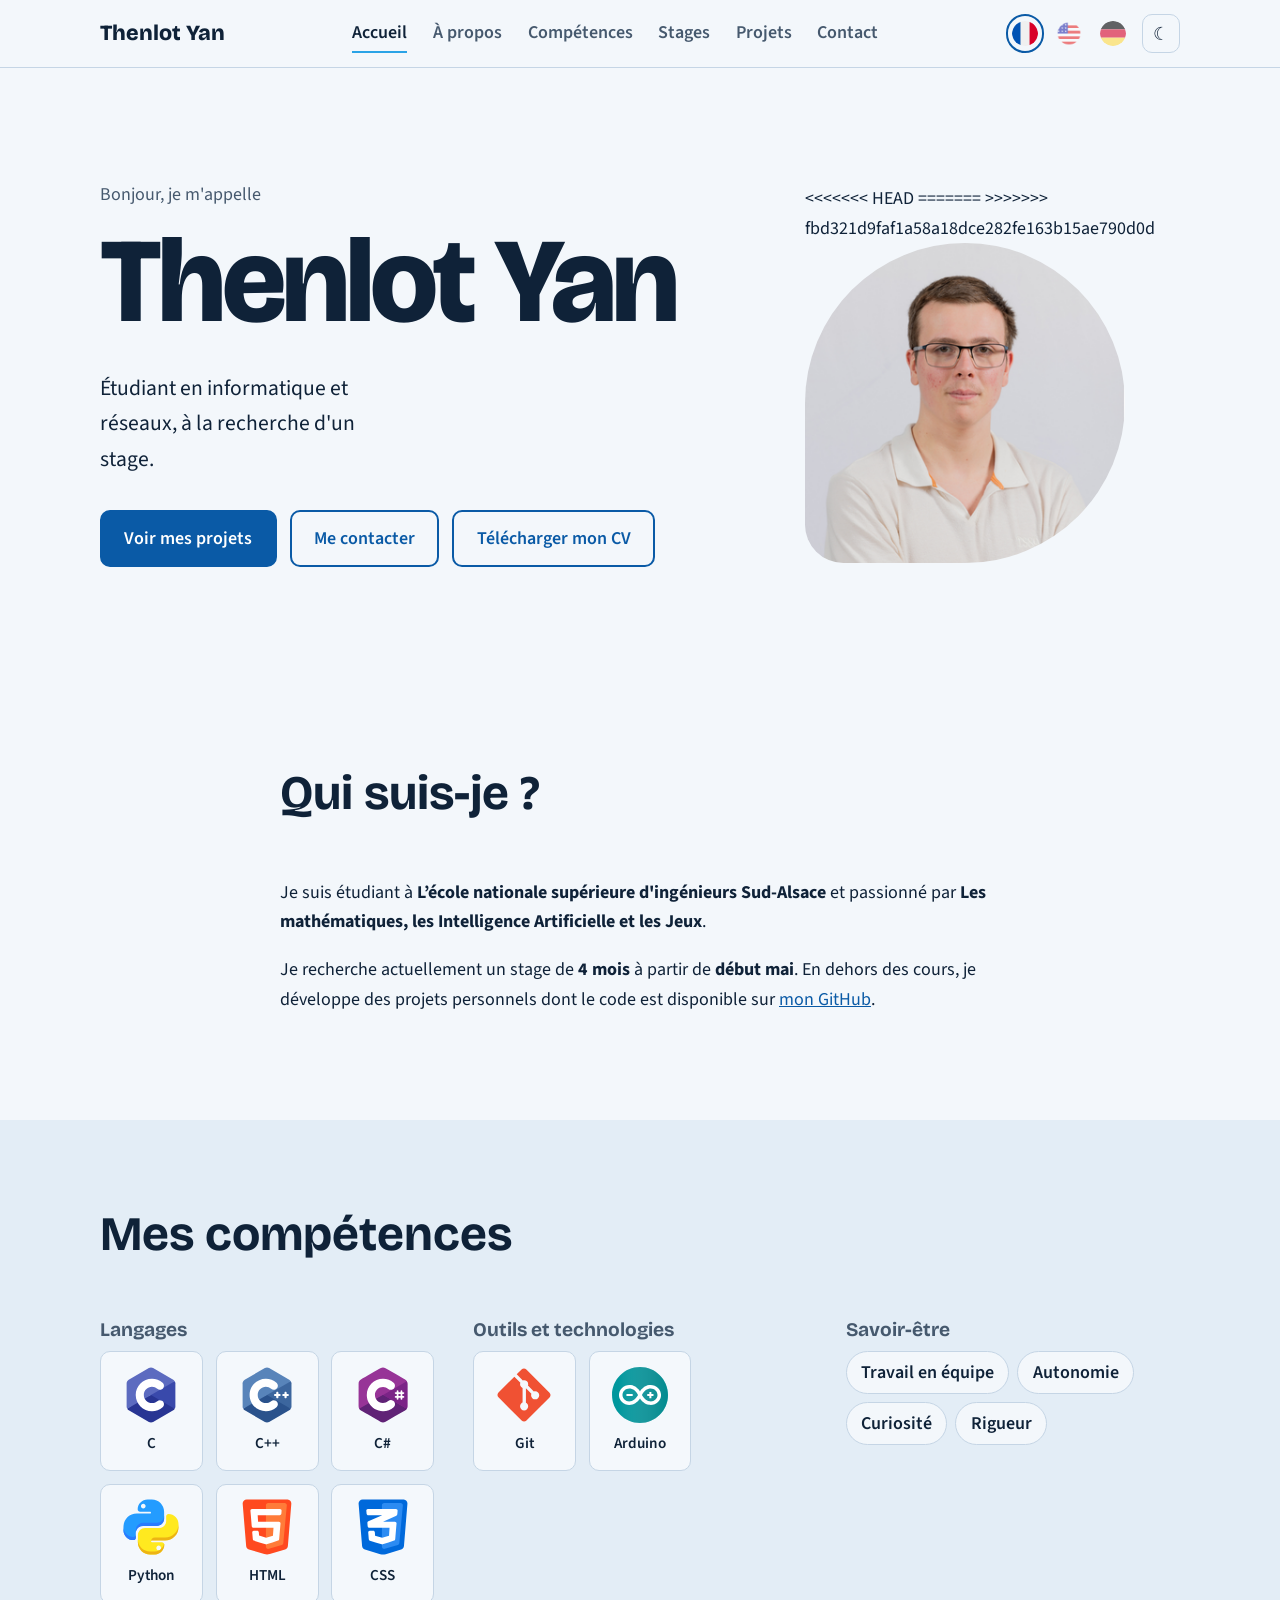
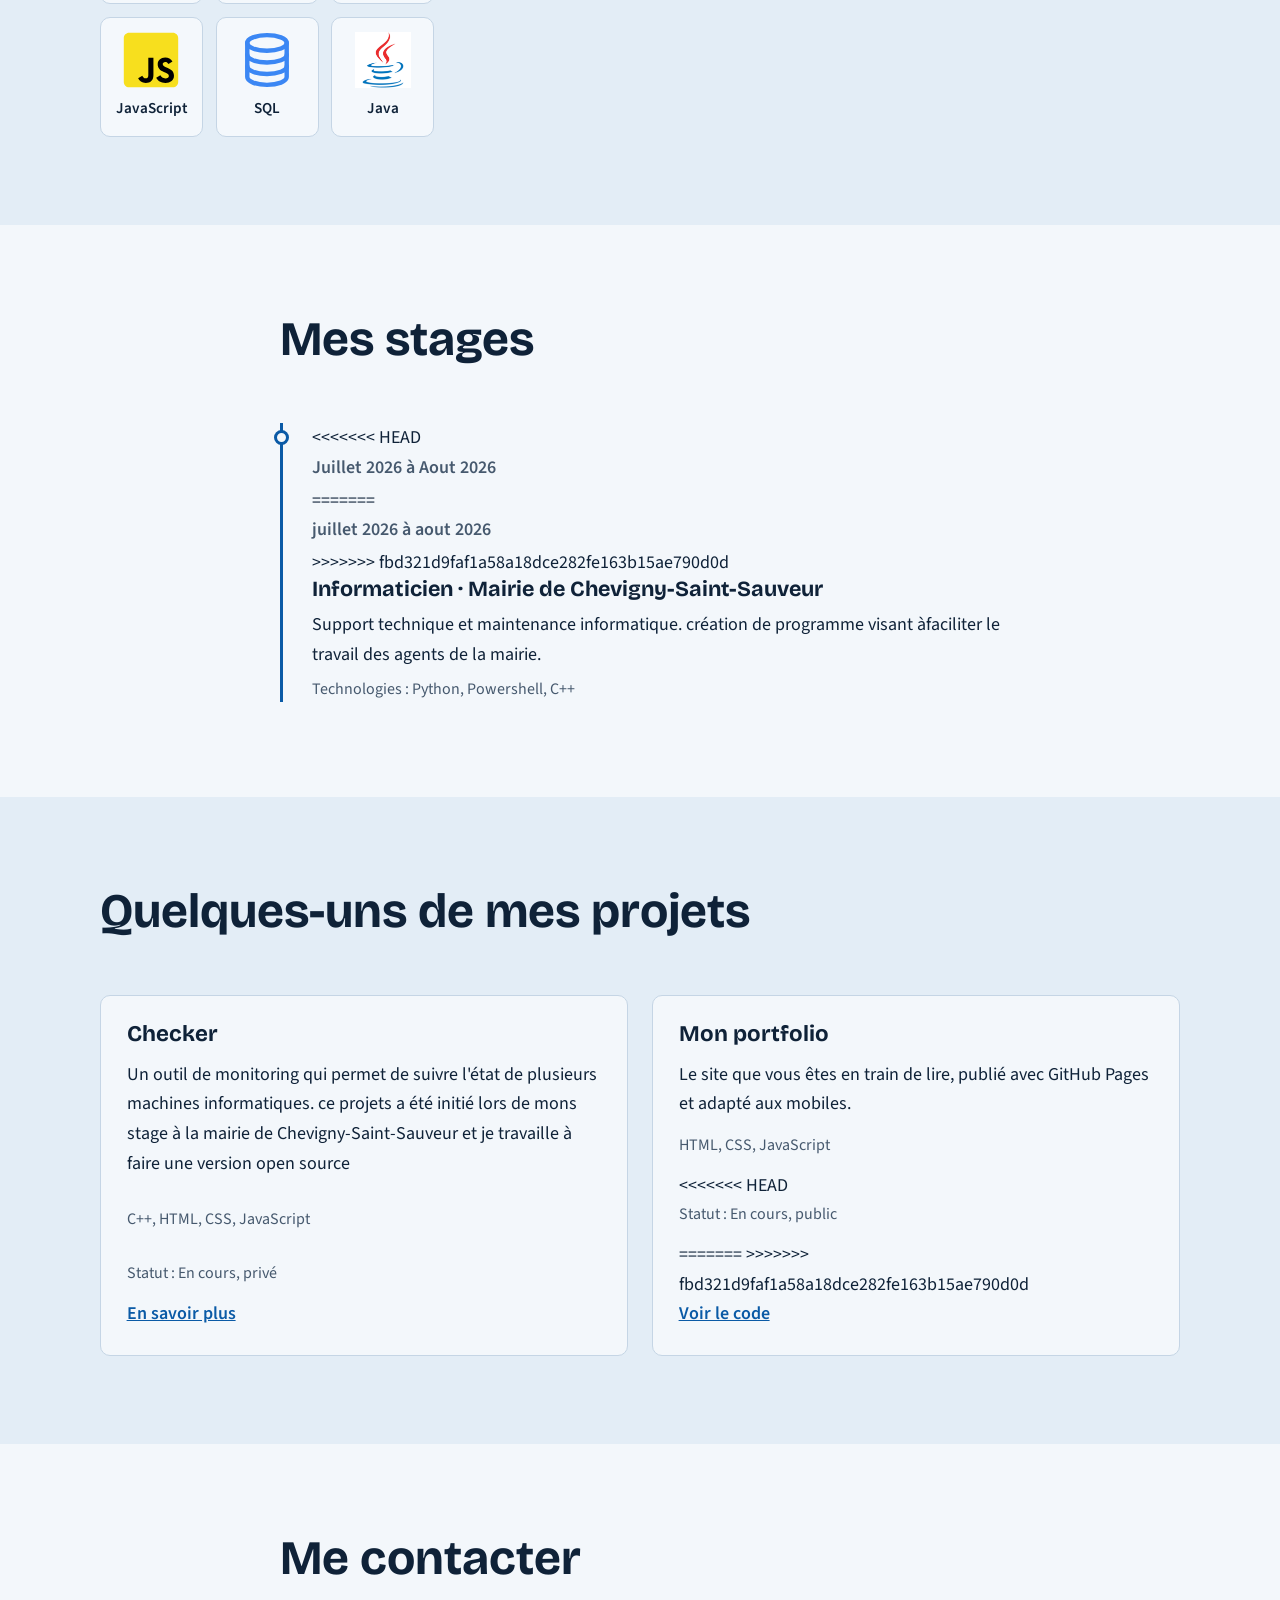
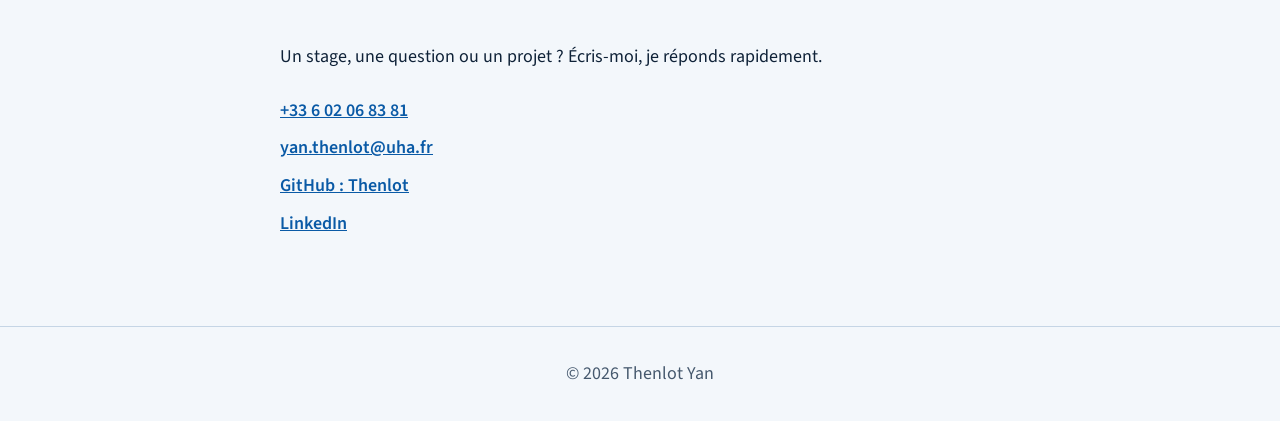
==== index.html @ e6af1329 "Modification de Checker html" ====
<!DOCTYPE html>
<html lang="fr">
<head>
  <meta charset="UTF-8">
  <meta name="viewport" content="width=device-width, initial-scale=1.0">
  <title>Portfolio | Thenlot</title>
  <meta name="description" content="Portfolio de Thenlot Yan : compétences, stages et projets informatiques.">
  <link rel="preconnect" href="https://fonts.googleapis.com">
  <link rel="preconnect" href="https://fonts.gstatic.com" crossorigin>
  <link href="https://fonts.googleapis.com/css2?family=Bricolage+Grotesque:wght@500;700;800&family=Source+Sans+3:wght@400;600&display=swap" rel="stylesheet">
  <script>
    (function () {
      var theme = 'light';
      try {
        theme = localStorage.getItem('theme') ||
          (window.matchMedia('(prefers-color-scheme: dark)').matches ? 'dark' : 'light');
      } catch (e) {}
      document.documentElement.setAttribute('data-theme', theme);
    })();
  </script>
  <link rel="stylesheet" href="css/style.css">
  <script src="javascript/script.js" defer></script>
</head>
<body>

  <header class="site-header">
    <a class="logo notranslate" translate="no" href="#accueil">Thenlot Yan</a>
    <nav id="menu" class="menu">
      <a href="#accueil">Accueil</a>
      <a href="#apropos">À propos</a>
      <a href="#competences">Compétences</a>
      <a href="#stages">Stages</a>
      <a href="#projets">Projets</a>
      <a href="#contact">Contact</a>
    </nav>

    <div class="tools notranslate" translate="no">
      <div class="lang" role="group" aria-label="Langue">
        <button type="button" data-lang="fr" aria-label="Français" title="Français"><img src="img/france.png" alt="" width="24" height="24"></button>
        <button type="button" data-lang="en" aria-label="English" title="English"><img src="img/etats-unis.png" alt="" width="24" height="24"></button>
        <button type="button" data-lang="de" aria-label="Deutsch" title="Deutsch"><img src="img/allemagne.svg" alt="" width="24" height="24"></button>
      </div>
      <button type="button" class="theme-toggle" id="theme-toggle" aria-label="Changer de thème" title="Mode clair / sombre"></button>
      <button class="menu-toggle" aria-label="Ouvrir le menu" aria-expanded="false" aria-controls="menu">Menu</button>
    </div>
  </header>

  <main>

    <!-- ACCUEIL -->
    <section id="accueil" class="hero">
      <div class="wrap hero-grid">
        <div>
          <p class="hero-hello">Bonjour, je m'appelle</p>
          <h1 class="notranslate" translate="no">Thenlot Yan</h1>
          <p class="hero-role">Étudiant en informatique et réseaux, à la recherche d'un stage.</p>
          <div class="hero-actions">
            <a class="btn" href="#projets">Voir mes projets</a>
            <a class="btn btn-ghost" href="#contact">Me contacter</a>
            <a class="btn btn-ghost" href="pdf/CV_Stage_Thenlot_Yan_Ingenieur_2027.pdf" download="CV-Thenlot.pdf">Télécharger mon CV</a>
          </div>
        </div>
        <div class="hero-photo">
<<<<<<< HEAD
=======
          <!-- Remplace par ta photo : place-la dans img/photo.jpg -->
>>>>>>> fbd321d9faf1a58a18dce282fe163b15ae790d0d
          <img src="img/Profile.png" alt="Portrait de Thenlot" onerror="this.replaceWith(Object.assign(document.createElement('div'),{className:'photo-fallback',textContent:'T'}))">
        </div>
      </div>
    </section>

    <!-- À PROPOS -->
    <section id="apropos" class="section">
      <div class="wrap narrow">
        <h2>Qui suis-je ?</h2>
        <p>Je suis étudiant à <strong>L’école nationale supérieure d'ingénieurs Sud-Alsace</strong> et passionné par <strong>Les mathématiques, les Intelligence Artificielle et les Jeux</strong>.</p>
        <p>Je recherche actuellement un stage de <strong>4 mois</strong> à partir de <strong>début mai</strong>. En dehors des cours, je développe des projets personnels dont le code est disponible sur <a href="https://github.com/Thenlot">mon GitHub</a>.</p>
      </div>
    </section>

    <!-- COMPÉTENCES -->
    <section id="competences" class="section section-alt">
      <div class="wrap">
        <h2>Mes compétences</h2>

        <div class="skills">
          <div class="skill-group">
            <h3>Langages</h3>
            <ul class="tiles">
            <li><img src="img/C.svg" alt="" width="56" height="56" loading="lazy"><span class="notranslate" translate="no">C</span></li>
            <li><img src="img/Cpp.svg" alt="" width="56" height="56" loading="lazy"><span class="notranslate" translate="no">C++</span></li>
            <li><img src="img/C_sharp.svg" alt="" width="56" height="56" loading="lazy"><span class="notranslate" translate="no">C#</span></li>
            <li><img src="img/Python.svg" alt="" width="56" height="56" loading="lazy"><span class="notranslate" translate="no">Python</span></li>
            <li><img src="img/Html.svg" alt="" width="56" height="56" loading="lazy"><span class="notranslate" translate="no">HTML</span></li>
            <li><img src="img/Css.svg" alt="" width="56" height="56" loading="lazy"><span class="notranslate" translate="no">CSS</span></li>
            <li><img src="img/JavaScript.svg" alt="" width="56" height="56" loading="lazy"><span class="notranslate" translate="no">JavaScript</span></li>
            <li><img src="img/Sql.svg" alt="" width="56" height="56" loading="lazy"><span class="notranslate" translate="no">SQL</span></li>
            <li><img src="img/java.png" alt="" width="56" height="56" loading="lazy"><span class="notranslate" translate="no">Java</span></li>
            </ul>
          </div>
          <div class="skill-group">
            <h3>Outils et technologies</h3>
            <ul class="tiles">
            <li><img src="img/Git.svg" alt="" width="56" height="56" loading="lazy"><span class="notranslate" translate="no">Git</span></li>
            <li><img src="img/Arduino.svg" alt="" width="56" height="56" loading="lazy"><span class="notranslate" translate="no">Arduino</span></li>
            </ul>
          </div>
          <div class="skill-group">
            <h3>Savoir-être</h3>
            <ul class="chips">
              <li>Travail en équipe</li><li>Autonomie</li><li>Curiosité</li><li>Rigueur</li>
            </ul>
          </div>
        </div>
      </div>
    </section>

    <!-- STAGES -->
    <section id="stages" class="section">
      <div class="wrap narrow">
        <h2>Mes stages</h2>

        <ol class="timeline">
          <li>
<<<<<<< HEAD
            <p class="when">Juillet 2026 à Aout 2026</p>
=======
            <p class="when">juillet 2026 à aout 2026</p>
>>>>>>> fbd321d9faf1a58a18dce282fe163b15ae790d0d
            <h3>Informaticien · Mairie de Chevigny-Saint-Sauveur</h3>
            <p>Support technique et maintenance informatique. création de programme visant àfaciliter le travail des agents de la mairie.</p>
            <p class="stack">Technologies : Python, Powershell, C++</p>
          </li>
        </ol>
      </div>
    </section>

    <!-- PROJETS -->
    <section id="projets" class="section section-alt">
      <div class="wrap">
        <h2>Quelques-uns de mes projets</h2>

        <div class="projects">
          <article class="project">
            <h3>Checker</h3>
            <p>Un outil de monitoring qui permet de suivre l'état de plusieurs machines informatiques. ce projets a été initié lors de mons stage à la mairie de Chevigny-Saint-Sauveur et je travaille à faire une version open source</p>
            <p class="stack">C++, HTML, CSS, JavaScript</p>
            <p class="stack">Statut : En cours, privé</p>
            <a href="checker.html">En savoir plus</a>
          </article>


          <article class="project">
            <h3>Mon portfolio</h3>
            <p>Le site que vous êtes en train de lire, publié avec GitHub Pages et adapté aux mobiles.</p>
            <p class="stack">HTML, CSS, JavaScript</p>
<<<<<<< HEAD
            <p class="stack">Statut : En cours, public</p>
=======
>>>>>>> fbd321d9faf1a58a18dce282fe163b15ae790d0d
            <a href="https://github.com/Thenlot/Thenlot.github.io">Voir le code</a>
          </article>
        </div>
      </div>
    </section>

    <!-- CONTACT -->
    <section id="contact" class="section">
      <div class="wrap narrow">
        <h2>Me contacter</h2>
        <p>Un stage, une question ou un projet ? Écris-moi, je réponds rapidement.</p>
        <ul class="contact-list">
          <li><a href="tel:+33602068381">+33 6 02 06 83 81</a></li>
          <li><a href="mailto:yan.thenlot@uha.fr">yan.thenlot@uha.fr</a></li>
          <li><a href="https://github.com/Thenlot">GitHub : Thenlot</a></li>
          <li><a href="https://www.linkedin.com/in/yan-thenlot-1900bb385/">LinkedIn</a></li>
        </ul>
      </div>
    </section>

  </main>

  <footer class="site-footer">
    <p>© 2026 Thenlot Yan</p>
  </footer>

  <div id="google_translate_element" class="gt-box"></div>

</body>
</html>
---- css/style.css ----
:root {
  /* Palette : à ajuster avec les couleurs officielles de l'ENSISA */
  --paper: #f3f7fb;
  --paper-alt: #e3edf6;
  --ink: #0f2238;
  --ink-soft: #46596e;
  --accent: #0a5aa6;        /* bleu principal */
  --accent-ink: #ffffff;
  --accent-2: #2aa3e6;      /* bleu clair */
  --mint: #d3e6f6;
  --line: #c5d5e5;
  --radius: 10px;
}

:root[data-theme="dark"] {
  --paper: #0c1a2b;
  --paper-alt: #112339;
  --ink: #e7eff7;
  --ink-soft: #a3b6c9;
  --accent: #4fb0ee;
  --accent-ink: #08172a;
  --accent-2: #8cc9f5;
  --mint: #1a3a5d;
  --line: #23415f;
  color-scheme: dark;
}

:root[data-theme="light"] { color-scheme: light; }

body { transition: background-color 0.25s, color 0.25s; }

*, *::before, *::after { box-sizing: border-box; }

html {
  scroll-behavior: smooth;
  scroll-padding-top: 72px;
}

body {
  margin: 0;
  background: var(--paper);
  color: var(--ink);
  font-family: "Source Sans 3", system-ui, sans-serif;
  font-size: 1.125rem;
  line-height: 1.65;
}

h1, h2, h3 {
  font-family: "Bricolage Grotesque", system-ui, sans-serif;
  line-height: 1.1;
  margin: 0 0 0.6em;
}

a { color: var(--accent); }
a:focus-visible, button:focus-visible {
  outline: 3px solid var(--accent);
  outline-offset: 3px;
}

.wrap { width: min(1080px, 100% - 3rem); margin-inline: auto; }
.narrow { max-width: 720px; }

/* En-tête */
.site-header {
  position: sticky;
  top: 0;
  z-index: 10;
  display: flex;
  align-items: center;
  justify-content: space-between;
  padding: 0.9rem max(1.5rem, calc((100% - 1080px) / 2));
  background: var(--paper);
  border-bottom: 1px solid var(--line);
}
.logo {
  font-family: "Bricolage Grotesque", sans-serif;
  font-weight: 800;
  font-size: 1.35rem;
  color: var(--ink);
  text-decoration: none;
}
.menu { display: flex; gap: 1.6rem; }
.menu a {
  color: var(--ink-soft);
  text-decoration: none;
  font-weight: 600;
  padding: 0.2rem 0;
  border-bottom: 2px solid transparent;
}
.menu a:hover, .menu a.active { color: var(--ink); border-bottom-color: var(--accent-2); }
/* Outils : langue + thème */
.tools { display: flex; align-items: center; gap: 0.6rem; }

.lang { display: flex; gap: 0.35rem; }
.lang button {
  display: grid;
  place-items: center;
  width: 2.4rem;
  height: 2.4rem;
  padding: 0;
  background: none;
  border: 2px solid transparent;
  border-radius: 50%;
  cursor: pointer;
  opacity: 0.6;
  transition: opacity 0.15s, border-color 0.15s;
}
.lang button img { display: block; width: 1.6rem; height: 1.6rem; border-radius: 50%; }
.lang button:hover { opacity: 1; }
.lang button[aria-pressed="true"] { opacity: 1; border-color: var(--accent); }

.theme-toggle {
  width: 2.4rem;
  height: 2.4rem;
  display: grid;
  place-items: center;
  background: none;
  border: 1px solid var(--line);
  border-radius: var(--radius);
  color: var(--ink);
  font-size: 1.15rem;
  cursor: pointer;
}
.theme-toggle:hover { border-color: var(--accent); }

/* Conteneur du traducteur : hors écran, mais bien présent dans la page */
.gt-box { position: absolute; left: -9999px; top: 0; width: 1px; height: 1px; overflow: hidden; }

.translate-note {
  margin: 0;
  padding: 0.7rem 1.5rem;
  background: var(--accent);
  color: var(--accent-ink);
  font-size: 0.95rem;
  text-align: center;
}

/* Cache la barre et les infobulles du traducteur Google */
body { top: 0 !important; }
.skiptranslate iframe, .goog-te-banner-frame { display: none !important; }
#goog-gt-tt, .goog-tooltip, .goog-te-balloon-frame { display: none !important; }
.goog-text-highlight { background: none !important; box-shadow: none !important; }

.menu-toggle {
  display: none;
  background: none;
  border: 1px solid var(--line);
  border-radius: var(--radius);
  color: var(--ink);
  font: inherit;
  padding: 0.35rem 0.9rem;
  cursor: pointer;
}

/* Accueil */
.hero { padding: clamp(3rem, 9vw, 7rem) 0; }
.hero-grid {
  display: grid;
  grid-template-columns: 1.4fr 1fr;
  gap: 3rem;
  align-items: center;
}
.hero-hello { color: var(--ink-soft); margin: 0 0 0.3rem; }
.hero h1 {
  font-size: clamp(3.5rem, 11vw, 7.5rem);
  font-weight: 800;
  letter-spacing: -0.03em;
  margin-bottom: 0.2em;
}
.hero-role { font-size: 1.35rem; max-width: 24ch; margin: 0 0 2rem; }
.hero-actions { display: flex; flex-wrap: wrap; gap: 0.8rem; }

.hero-photo { justify-self: center; width: min(320px, 70vw); }
.hero-photo img, .photo-fallback {
  display: block;
  width: 100%;
  aspect-ratio: 1;
  object-fit: cover;
  border-radius: 50% 50% 50% 12%;
  background: var(--mint);
}
.photo-fallback {
  display: grid;
  place-items: center;
  font-family: "Bricolage Grotesque", sans-serif;
  font-size: 7rem;
  font-weight: 800;
  color: var(--ink);
}

.btn {
  display: inline-block;
  padding: 0.75rem 1.4rem;
  border-radius: var(--radius);
  background: var(--accent);
  color: var(--accent-ink);
  font-weight: 600;
  text-decoration: none;
  border: 2px solid var(--accent);
}
.btn:hover { filter: brightness(1.1); }
.btn-ghost { background: transparent; color: var(--accent); }

/* Sections */
.section { padding: clamp(3rem, 7vw, 5.5rem) 0; }
.section-alt { background: var(--paper-alt); }
.section h2 { font-size: clamp(2rem, 4.5vw, 3rem); margin-bottom: 1.2em; }

/* Compétences */
.skills {
  display: grid;
  grid-template-columns: repeat(auto-fit, minmax(300px, 1fr));
  gap: 2.4rem;
}
.skill-group h3 { font-size: 1.2rem; color: var(--ink-soft); }
.chips { list-style: none; margin: 0; padding: 0; display: flex; flex-wrap: wrap; gap: 0.5rem; }
.chips li {
  padding: 0.35rem 0.9rem;
  background: var(--paper);
  border: 1px solid var(--line);
  border-radius: 999px;
  font-weight: 600;
}

.tiles {
  list-style: none;
  margin: 0;
  padding: 0;
  display: grid;
  grid-template-columns: repeat(auto-fill, minmax(92px, 1fr));
  gap: 0.8rem;
}
.tiles li {
  display: flex;
  flex-direction: column;
  align-items: center;
  gap: 0.5rem;
  padding: 0.9rem 0.4rem;
  /* Fond clair dans les deux modes pour que tous les logos restent lisibles */
  background: #f4f8fc;
  color: #0f2238;
  border: 1px solid var(--line);
  border-radius: var(--radius);
  font-weight: 600;
  font-size: 0.95rem;
}
.tiles img { width: 56px; height: 56px; object-fit: contain; }

/* Stages : vraie chronologie */
.timeline {
  list-style: none;
  margin: 0;
  padding: 0 0 0 1.8rem;
  border-left: 3px solid var(--accent);
}
.timeline li { position: relative; padding-bottom: 2.4rem; }
.timeline li:last-child { padding-bottom: 0; }
.timeline li::before {
  content: "";
  position: absolute;
  left: calc(-1.8rem - 9px);
  top: 0.45rem;
  width: 15px;
  height: 15px;
  border-radius: 50%;
  background: var(--paper);
  border: 3px solid var(--accent);
}
.timeline .when { margin: 0 0 0.2rem; color: var(--ink-soft); font-weight: 600; }
.timeline h3 { font-size: 1.35rem; margin-bottom: 0.4em; }
.timeline p { margin: 0 0 0.4rem; }

.stack { color: var(--ink-soft); font-size: 1rem; }

/* Projets */
.projects {
  display: grid;
  grid-template-columns: repeat(auto-fit, minmax(290px, 1fr));
  gap: 1.5rem;
}
.project {
  display: flex;
  flex-direction: column;
  padding: 1.6rem;
  background: var(--paper);
  border: 1px solid var(--line);
  border-radius: var(--radius);
}
.project h3 { font-size: 1.4rem; }
.project p { margin: 0 0 0.8rem; }
.project .stack { margin-top: auto; }
.project a { font-weight: 600; }

/* Contact */
.contact-list { list-style: none; margin: 1.5rem 0 0; padding: 0; display: grid; gap: 0.5rem; }
.contact-list a { font-weight: 600; }

.site-footer {
  padding: 2rem 1.5rem;
  text-align: center;
  color: var(--ink-soft);
  border-top: 1px solid var(--line);
}
.site-footer p { margin: 0; }


/* Page de détail d'un projet */
.page-head { padding: clamp(2.5rem, 7vw, 5rem) 0 1rem; }
.back { display: inline-block; margin-bottom: 1.5rem; font-weight: 600; text-decoration: none; }
.back:hover { text-decoration: underline; }
.page-head h1 {
  font-size: clamp(2.8rem, 9vw, 5.5rem);
  font-weight: 800;
  letter-spacing: -0.03em;
  margin-bottom: 0.2em;
}
.lead { font-size: 1.35rem; max-width: 40ch; color: var(--ink-soft); margin: 0; }

.facts {
  list-style: none;
  margin: 2rem 0 0;
  padding: 0;
  display: grid;
  grid-template-columns: repeat(auto-fit, minmax(210px, 1fr));
  gap: 1rem;
}
.facts li {
  padding: 1rem 1.2rem;
  background: var(--paper-alt);
  border: 1px solid var(--line);
  border-radius: var(--radius);
  font-weight: 600;
}
.facts .label { display: block; margin-bottom: 0.2rem; font-size: 0.9rem; color: var(--ink-soft); }

.page-actions { display: flex; flex-wrap: wrap; gap: 0.8rem; margin: 2rem 0 0; }

.prose h2 { font-size: clamp(1.6rem, 3.5vw, 2.2rem); margin: 2.6rem 0 0.7rem; }
.prose h2:first-child { margin-top: 0; }
.prose ul { padding-left: 1.3rem; }
.prose li { margin-bottom: 0.4rem; }

.shot { margin: 2rem 0; }
.shot img { display: block; width: 100%; border: 1px solid var(--line); border-radius: var(--radius); }
.shot figcaption { margin-top: 0.5rem; font-size: 0.95rem; color: var(--ink-soft); }
.shot-missing {
  padding: 3rem 1rem;
  text-align: center;
  border: 2px dashed var(--line);
  border-radius: var(--radius);
  color: var(--ink-soft);
}

/* Mobile */
@media (max-width: 760px) {
  .menu-toggle { display: block; }
  .menu {
    display: none;
    position: absolute;
    top: 100%;
    left: 0;
    right: 0;
    flex-direction: column;
    gap: 0;
    padding: 0.5rem 1.5rem 1rem;
    background: var(--paper);
    border-bottom: 1px solid var(--line);
  }
  .menu.open { display: flex; }
  .menu a { padding: 0.7rem 0; }
  .hero-grid { grid-template-columns: 1fr; }
  .hero-photo { order: -1; width: min(220px, 60vw); justify-self: start; }
}

@media (prefers-reduced-motion: reduce) {
  html { scroll-behavior: auto; }
}
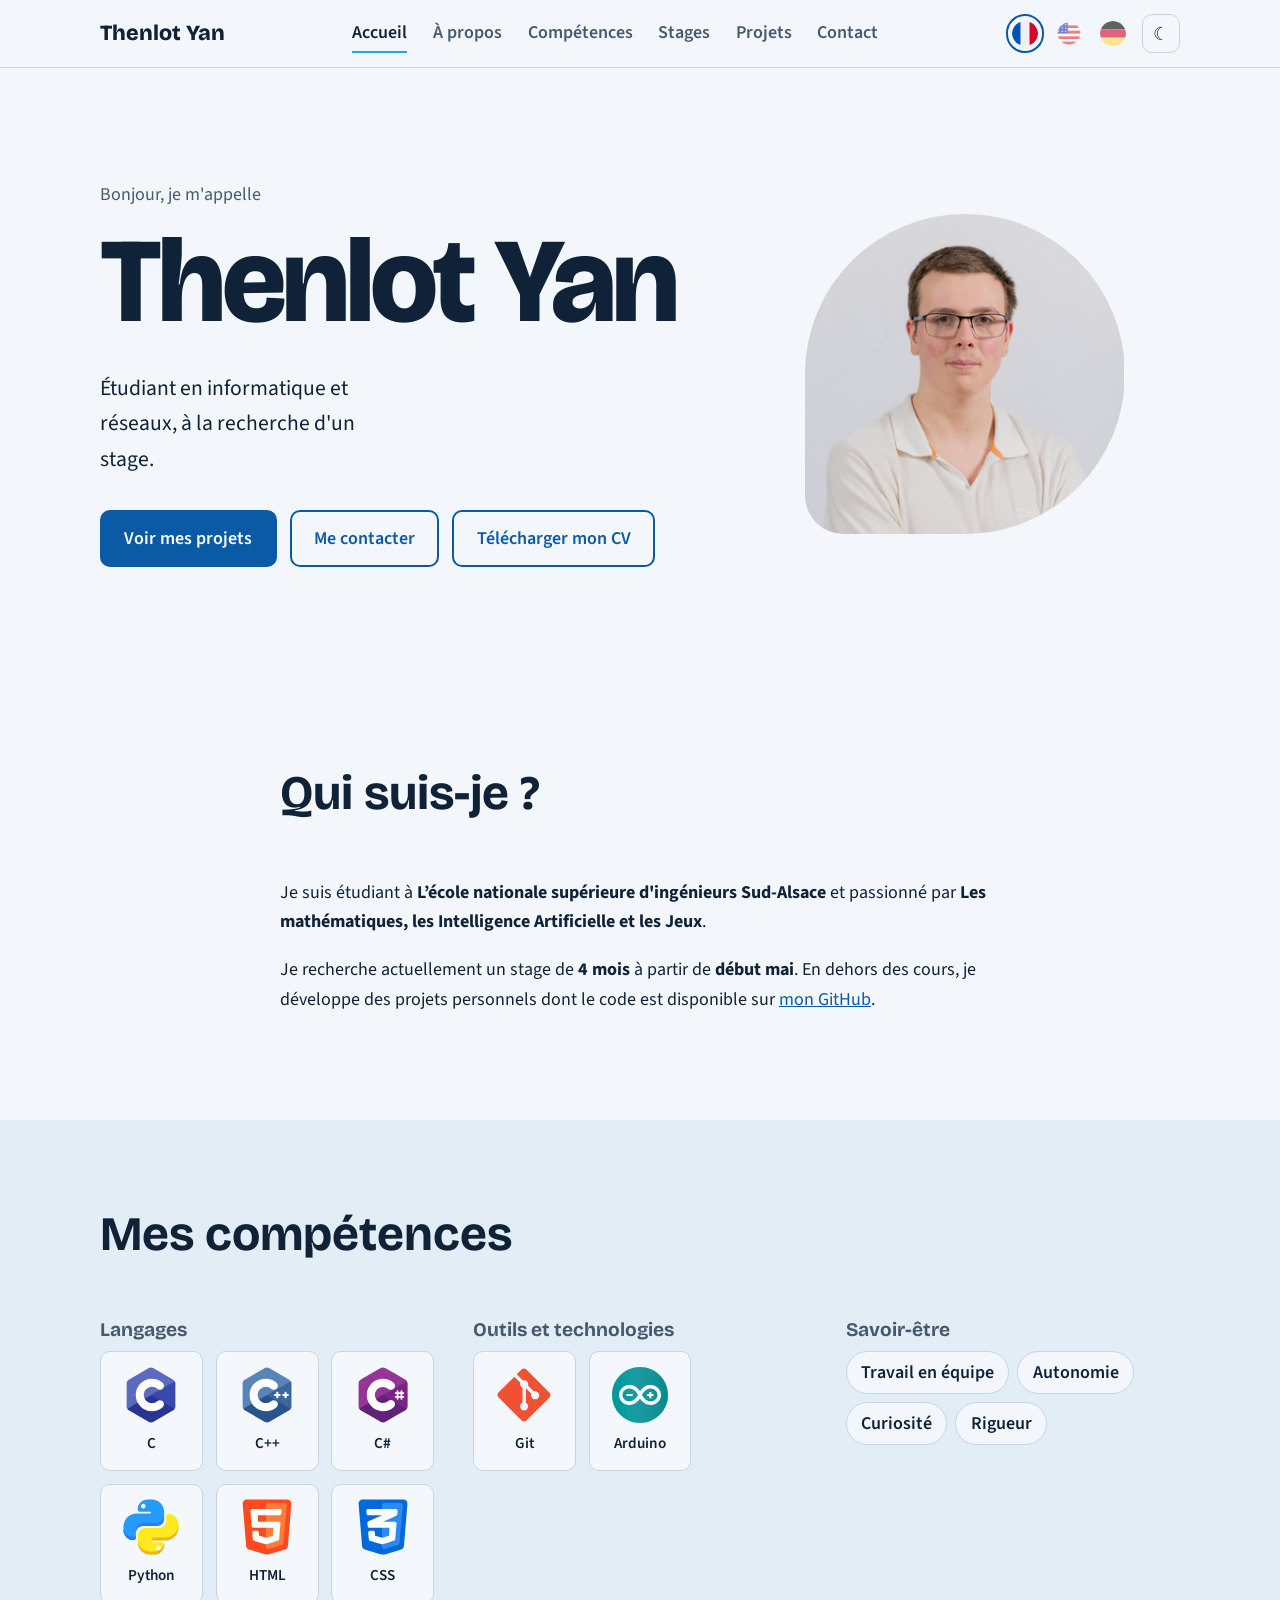
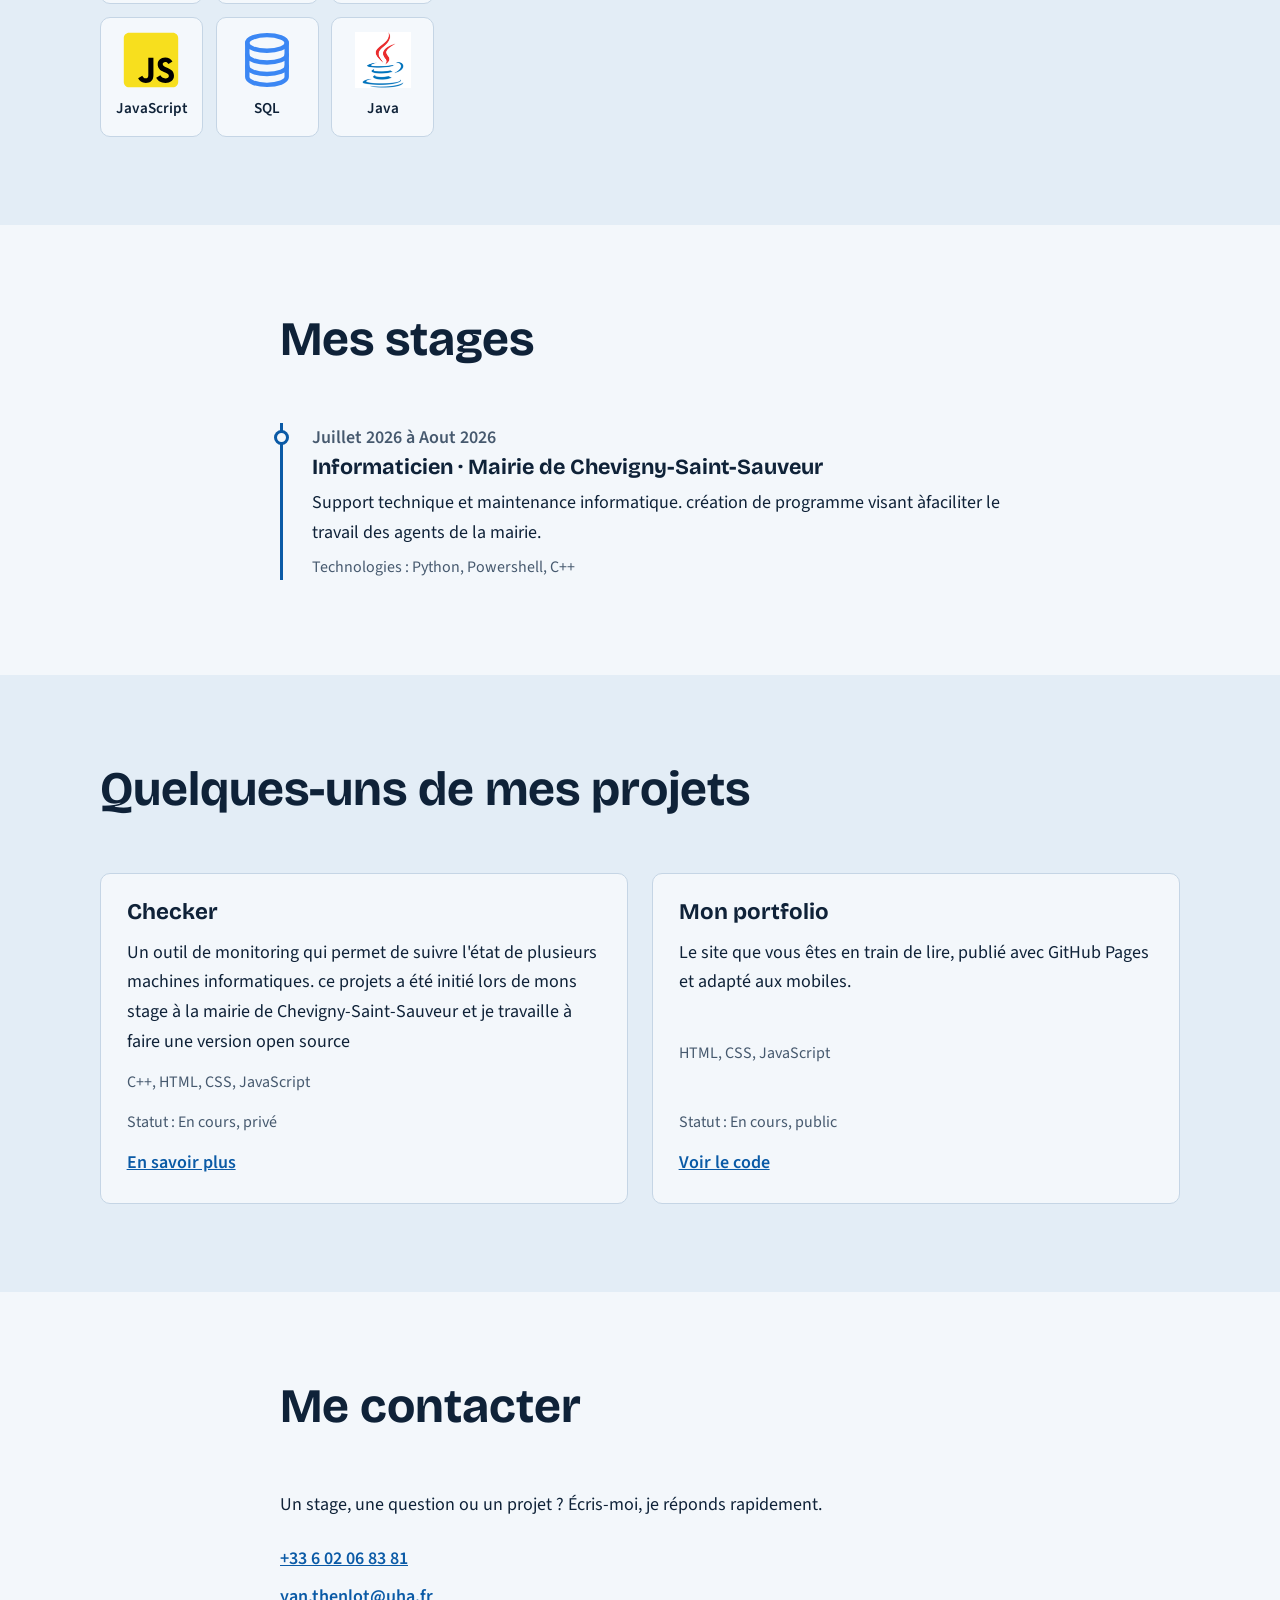
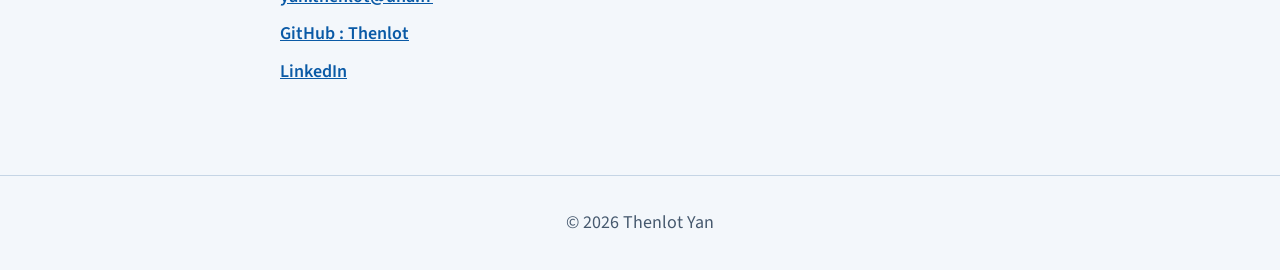
==== commit 3c2da12e: "auto commit" ====
--- a/index.html
+++ b/index.html
@@ -61,10 +61,6 @@
           </div>
         </div>
         <div class="hero-photo">
-<<<<<<< HEAD
-=======
-          <!-- Remplace par ta photo : place-la dans img/photo.jpg -->
->>>>>>> fbd321d9faf1a58a18dce282fe163b15ae790d0d
           <img src="img/Profile.png" alt="Portrait de Thenlot" onerror="this.replaceWith(Object.assign(document.createElement('div'),{className:'photo-fallback',textContent:'T'}))">
         </div>
       </div>
@@ -123,11 +119,7 @@
 
         <ol class="timeline">
           <li>
-<<<<<<< HEAD
             <p class="when">Juillet 2026 à Aout 2026</p>
-=======
-            <p class="when">juillet 2026 à aout 2026</p>
->>>>>>> fbd321d9faf1a58a18dce282fe163b15ae790d0d
             <h3>Informaticien · Mairie de Chevigny-Saint-Sauveur</h3>
             <p>Support technique et maintenance informatique. création de programme visant àfaciliter le travail des agents de la mairie.</p>
             <p class="stack">Technologies : Python, Powershell, C++</p>
@@ -155,10 +147,7 @@
             <h3>Mon portfolio</h3>
             <p>Le site que vous êtes en train de lire, publié avec GitHub Pages et adapté aux mobiles.</p>
             <p class="stack">HTML, CSS, JavaScript</p>
-<<<<<<< HEAD
             <p class="stack">Statut : En cours, public</p>
-=======
->>>>>>> fbd321d9faf1a58a18dce282fe163b15ae790d0d
             <a href="https://github.com/Thenlot/Thenlot.github.io">Voir le code</a>
           </article>
         </div>
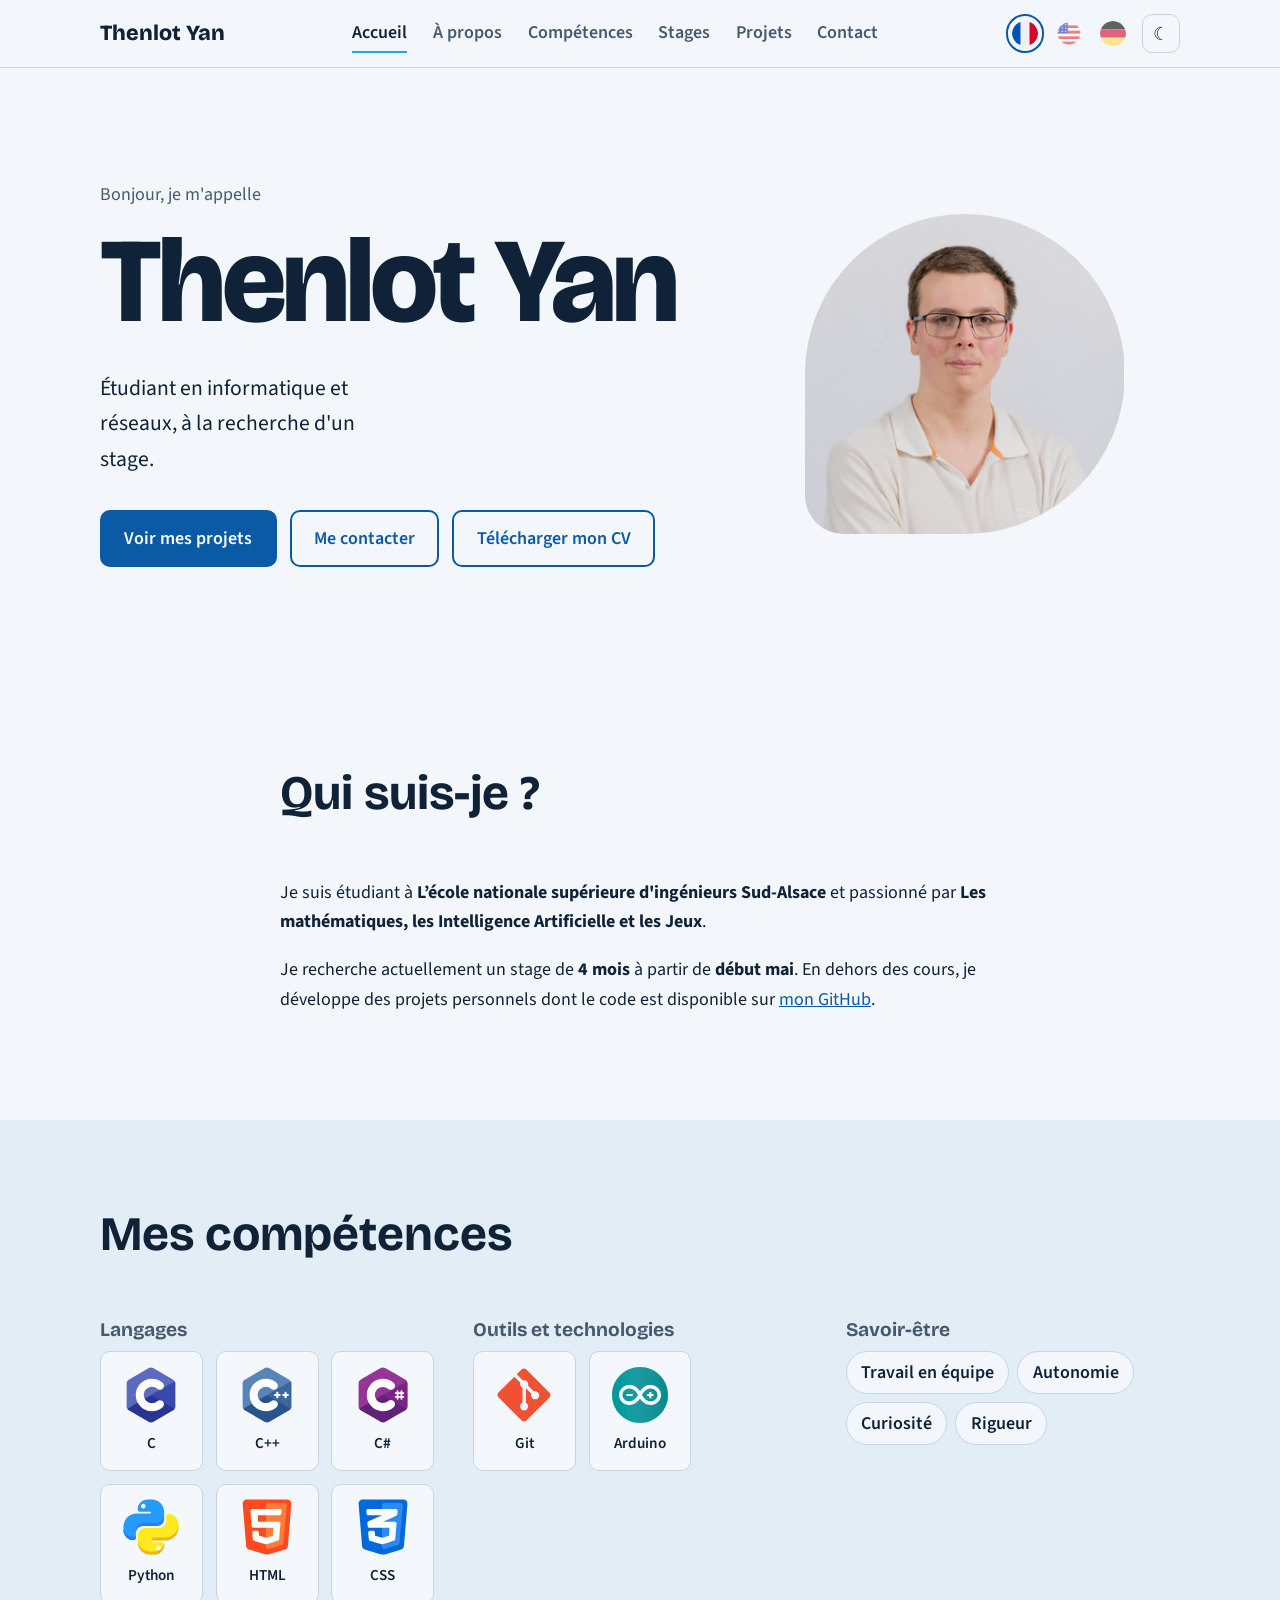
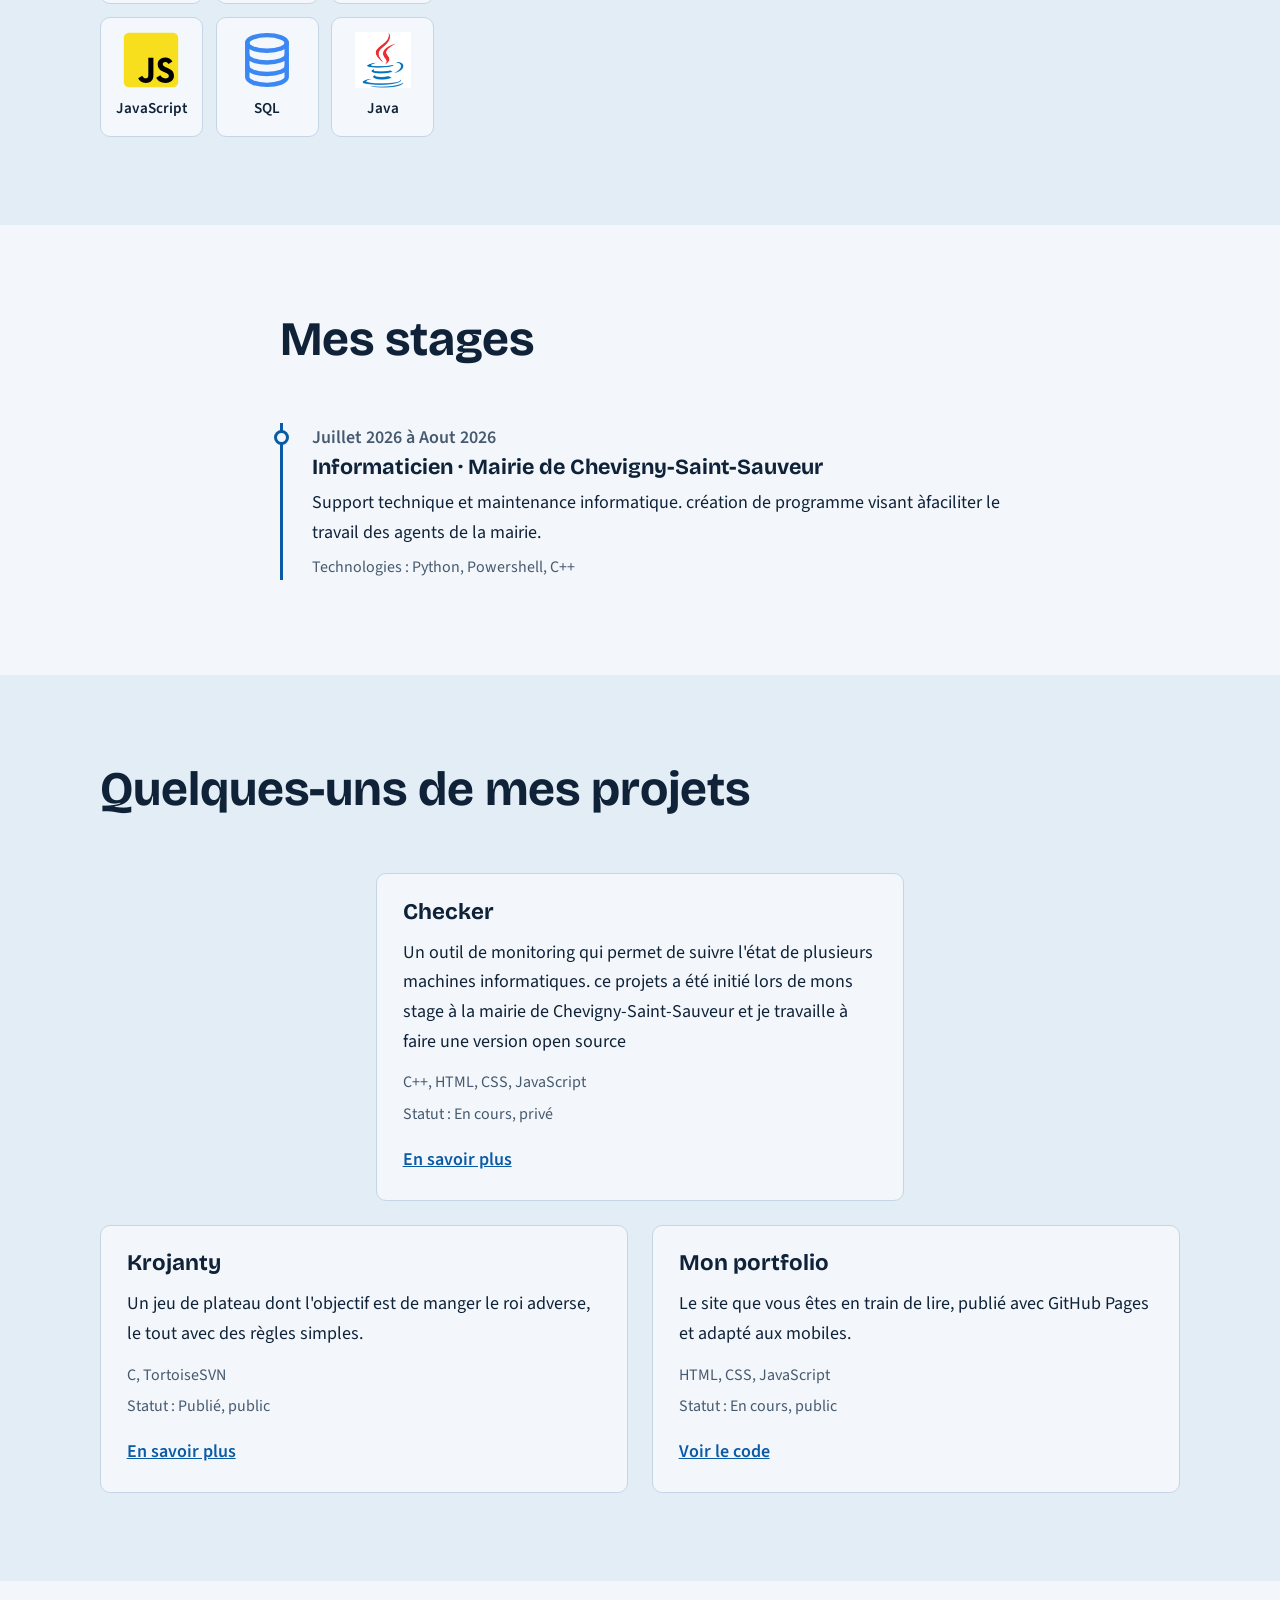
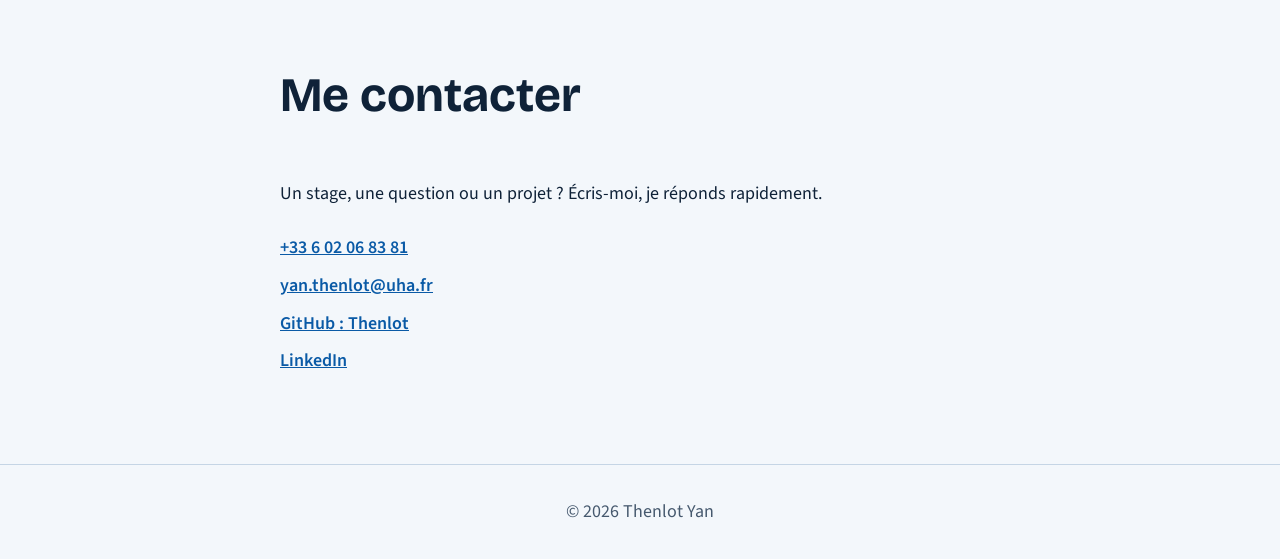
==== commit 333783ad: "ajout du projet Krojanty" ====
--- a/index.html
+++ b/index.html
@@ -142,6 +142,13 @@
             <a href="checker.html">En savoir plus</a>
           </article>
 
+          <article class="project">
+            <h3>Krojanty</h3>
+            <p>Un jeu de plateau dont l'objectif est de manger le roi adverse, le tout avec des règles simples.</p>
+            <p class="stack">C, TortoiseSVN</p>
+            <p class="stack">Statut : Publié, public</p>
+            <a href="krojanty.html">En savoir plus</a>
+          </article>
 
           <article class="project">
             <h3>Mon portfolio</h3>
--- a/css/style.css
+++ b/css/style.css
@@ -272,11 +272,17 @@
 
 .stack { color: var(--ink-soft); font-size: 1rem; }
 
-/* Projets */
+/* Projets : 2 colonnes ; si le nombre de projets est impair,
+   le premier est seul en haut, centré, puis les autres vont par deux */
 .projects {
   display: grid;
-  grid-template-columns: repeat(auto-fit, minmax(290px, 1fr));
+  grid-template-columns: repeat(2, minmax(0, 1fr));
   gap: 1.5rem;
+}
+.projects > .project:first-child:nth-last-child(odd) {
+  grid-column: 1 / -1;
+  justify-self: center;
+  width: calc(50% - 0.75rem);
 }
 .project {
   display: flex;
@@ -288,8 +294,9 @@
 }
 .project h3 { font-size: 1.4rem; }
 .project p { margin: 0 0 0.8rem; }
-.project .stack { margin-top: auto; }
-.project a { font-weight: 600; }
+.project p.stack { margin: 0 0 0.3rem; }
+/* Le lien reste toujours en bas de la carte, quelle que soit la longueur du texte */
+.project > a:last-child { margin-top: auto; padding-top: 0.8rem; font-weight: 600; }
 
 /* Contact */
 .contact-list { list-style: none; margin: 1.5rem 0 0; padding: 0; display: grid; gap: 0.5rem; }
@@ -369,9 +376,30 @@
   .menu.open { display: flex; }
   .menu a { padding: 0.7rem 0; }
   .hero-grid { grid-template-columns: 1fr; }
+  .projects { grid-template-columns: 1fr; }
+  .projects > .project:first-child:nth-last-child(odd) { width: 100%; }
   .hero-photo { order: -1; width: min(220px, 60vw); justify-self: start; }
 }
 
 @media (prefers-reduced-motion: reduce) {
   html { scroll-behavior: auto; }
-}+}
+
+.prose .team {
+  list-style: none;
+  padding: 0;
+  display: grid;
+  grid-template-columns: repeat(auto-fit, minmax(260px, 1fr));
+  gap: 0.8rem;
+}
+.prose .team li {
+  display: flex;
+  flex-direction: column;
+  margin: 0;
+  padding: 0.8rem 1.1rem;
+  background: var(--paper-alt);
+  border: 1px solid var(--line);
+  border-radius: var(--radius);
+  overflow-wrap: anywhere;
+}
+.team a { font-size: 0.95rem; }
